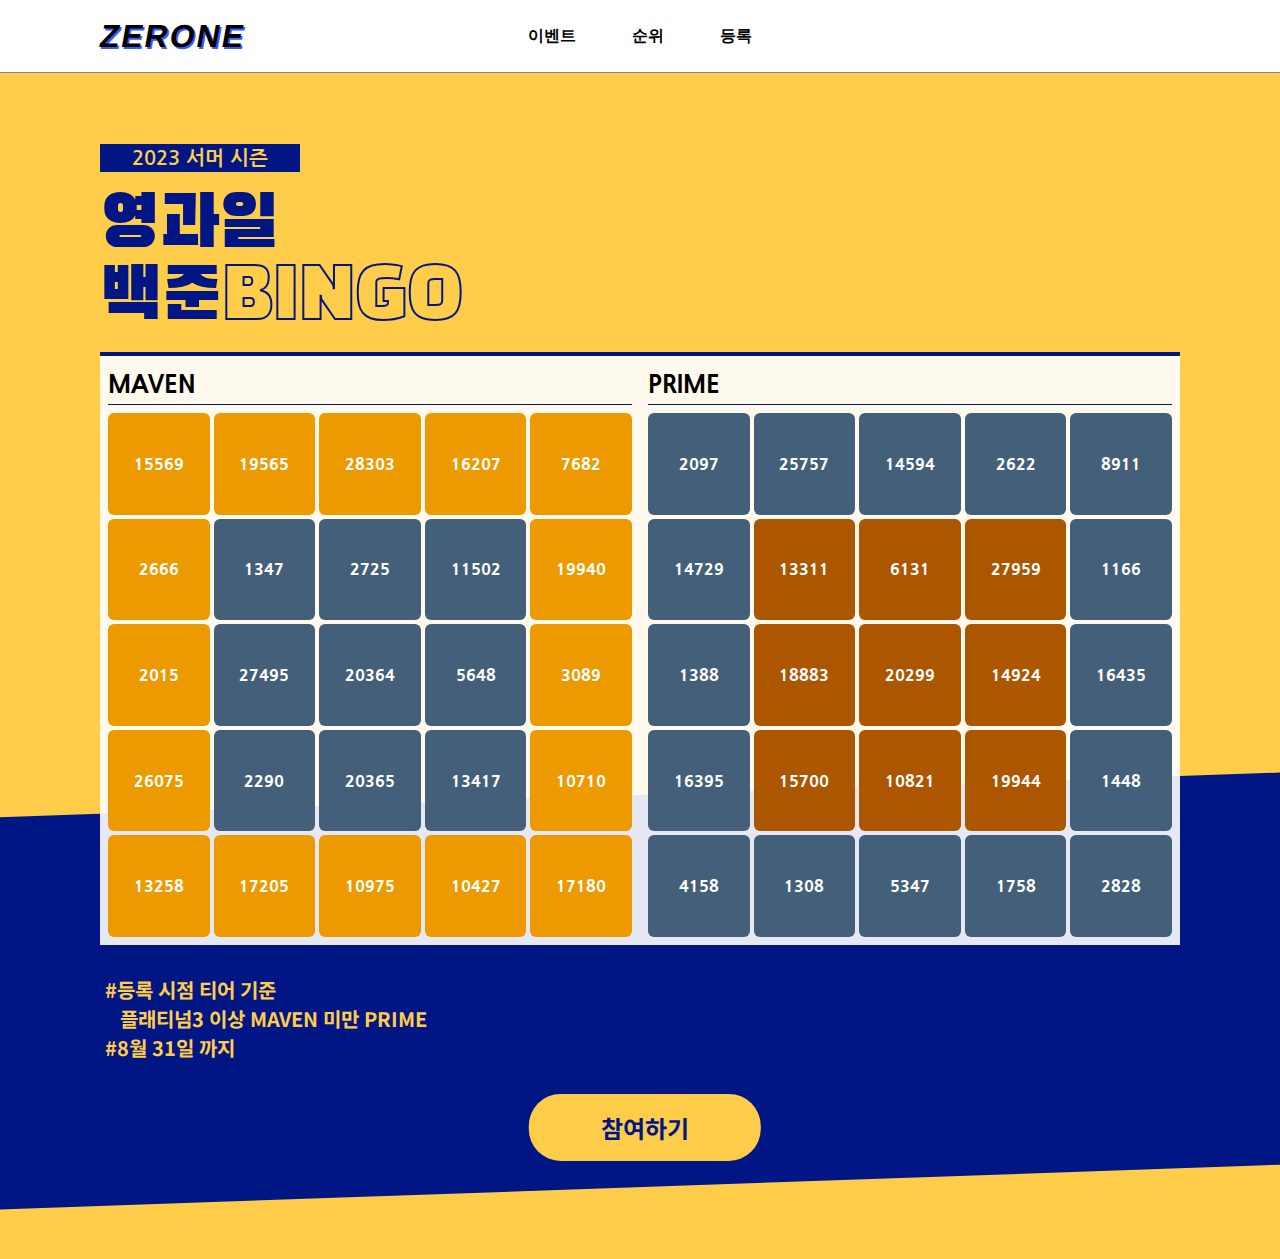
==== index.html @ 7af1b573 "Add files via upload" ====
<!doctype html><html lang="en"><head><meta charset="utf-8"/><link rel="icon" href="/favicon.ico"/><meta name="viewport" content="width=device-width,initial-scale=1"/><meta name="theme-color" content="#000000"/><meta name="description" content="Web site created using create-react-app"/><link rel="apple-touch-icon" href="/logo192.png"/><link rel="manifest" href="/manifest.json"/><title>ZERONE</title><script defer="defer" src="/static/js/main.b5201d1c.js"></script><link href="/static/css/main.626c7b3f.css" rel="stylesheet"></head><body><noscript>You need to enable JavaScript to run this app.</noscript><div id="root"></div></body></html>
---- static/css/main.626c7b3f.css ----
@import url(https://fonts.googleapis.com/css2?family=Black+Han+Sans&family=Nanum+Gothic:wght@400;700;800&family=Noto+Sans+KR:wght@400;500;700;900&display=swap);:root{--colorBg1:#888;--colorBg2:#323232;--colorBg3:#1877f2;--color1:#888;--color2:#eee}body{-webkit-font-smoothing:antialiased;-moz-osx-font-smoothing:grayscale;font-family:Nanum Gothic,sans-serif;margin:0}code{font-family:source-code-pro,Menlo,Monaco,Consolas,Courier New,monospace}a{color:#000;text-decoration:none}.flex{display:flex}#content{display:flex;justify-content:center;overflow:hidden;width:100%}#content #page{flex-direction:column;margin:72px 8px;max-width:1080px}#content #page,header{align-items:center;display:flex;width:100%}header{background-color:#fff;border-bottom:1px solid var(--colorBg1);font-family:Apple SD Gothic Neo,Malgun Gothic,맑은 고딕,sans-serif;height:72px;justify-content:center;position:fixed;top:0;z-index:1000}header a{color:#000;text-decoration:none}header .wrap-header{align-items:center;display:flex;height:100%;justify-content:center;margin:0 8px;max-width:1080px;position:relative;width:100%}header .wrap-header h1{left:0;letter-spacing:2px;margin:0;padding:0;position:absolute;text-shadow:2px 2px 0 #3a5bff;-webkit-transform:skew(-10deg);transform:skew(-10deg)}header .wrap-header nav,header .wrap-header nav ul{align-items:center;display:flex;height:100%}header .wrap-header nav ul{align-content:center;list-style:none;margin:0;padding:0}header .wrap-header nav ul li{align-items:center;display:flex;font-weight:700}header .wrap-header nav ul li a{color:#000;line-height:72px;padding:0 28px;text-decoration:none}@media(max-width:700px){header{height:auto}header .wrap-header{flex-direction:column}header .wrap-header h1{position:static}header .wrap-header nav>ul>li>a{line-height:normal;padding:8px 28px}}.event-header{margin-top:72px;width:100%}.event-header .event-season{background-color:#001685;color:#ffcd4a;display:inline-block;font-size:20px;font-weight:700;padding:4px 32px}.event-header .event-name{font-family:Black Han Sans,sans-serif;font-size:72px;line-height:72px;margin:18px 0}.event-header .event-name .bingo-font{-webkit-text-stroke:2px #001685;color:#ffcd4a}.event-header .blue{color:#001685}.event-notice-wrap{align-items:center;background-color:#001685;color:#ffcd4a;display:flex;flex-direction:column;font-family:Noto Sans KR,sans-serif;font-size:20px;font-weight:700;margin-top:-150px;overflow:hidden;padding-bottom:18px;padding-top:180px;-webkit-transform:rotate(-2deg);transform:rotate(-2deg);width:120vw}.event-notice-wrap .event-notice{margin-left:8px;max-width:1080px;-webkit-transform:rotate(2deg);transform:rotate(2deg);width:100vw}.event-notice-wrap .event-register{background-color:#ffcd4a;border-radius:32px;color:#001685;display:inline-block;font-size:24px;margin-bottom:8px;margin-top:32px;padding:16px 72px;-webkit-transform:rotate(2deg);transform:rotate(2deg)}.search-wrap{align-items:center;display:flex;margin-top:72px;position:relative;width:100%}.search-wrap input{background-color:var(--color1);border:0;border-radius:16px;font-size:16px;height:30px;outline:0;padding:2px 12px;text-align:center;width:300px}.search-wrap .search-icon{background-color:#000;height:20px;position:absolute;right:16px;width:20px}.bingo-overall{background-color:hsla(0,0%,100%,.9);border-top:4px solid #001685;display:inline-grid;gap:16px;grid-template-columns:repeat(auto-fit,minmax(300px,1fr));padding:8px;width:calc(100% - 16px);z-index:100}.bingo-overall,.bingo-wrap{align-items:center;justify-content:center;min-width:300px}.bingo-wrap{display:flex;flex-direction:column;width:100%}.bingo-wrap .bingo-title{border-bottom:1px solid #001685;font-size:24px;font-weight:800;height:40px;line-height:40px;margin-bottom:8px;width:100%}.bingo-wrap .bingo-table{grid-gap:4px;align-items:center;display:grid;gap:4px;grid-template-columns:repeat(5,1fr);justify-content:center;min-width:300px;text-align:center;width:100%}.bingo-wrap .bingo-table .bingo-block{height:0;padding-top:100%;position:relative;width:100%}.bingo-wrap .bingo-table .bingo-block a{display:flex;height:100%;left:0;position:absolute;top:0;width:100%}.bingo-wrap .bingo-table .bingo-block a div{align-items:center;background-color:#333;border-radius:6px;display:flex;height:100%;justify-content:center;width:100%}.bingo-wrap .bingo-table .bingo-block a div p{color:#fff;font-weight:800;margin:0}.bingo-wrap .bingo-table .bingo-block .gold{background-color:#ec9a00}.bingo-wrap .bingo-table .bingo-block .silver{background-color:#435f7a}.bingo-wrap .bingo-table .bingo-block .bronze{background-color:#ad5600}.bingo-wrap .bingo-table .bingo-block .clear:after,.bingo-wrap .bingo-table .bingo-block .clear:before{background:red;border-radius:4px;content:"";height:2px;left:50%;position:absolute;top:50%;width:120%}.bingo-wrap .bingo-table .bingo-block .clear:before{-webkit-transform:translate(-50%,-50%) rotate(-45deg);transform:translate(-50%,-50%) rotate(-45deg)}.bingo-wrap .bingo-table .bingo-block .clear:after{-webkit-transform:translate(-50%,-50%) rotate(45deg);transform:translate(-50%,-50%) rotate(45deg)}.rank-updated{align-self:flex-end;margin-top:72px}.rank-option{align-items:center;border-bottom:1px solid #ccc;display:flex;justify-content:space-between;padding-bottom:12px;width:100%}.rank-option .search-user{align-items:center;display:flex;margin:4px 0;position:relative}.rank-option .search-user input{background-color:var(--color2);border:0;border-radius:16px;font-size:16px;height:30px;outline:0;padding:2px 12px;width:200px}.rank-option .search-user .search-icon{cursor:pointer;height:20px;position:absolute;right:16px;width:20px}.rank-option .rank-filter{align-items:center;display:flex;list-style:none;margin:4px 0;padding:0}.rank-option .rank-filter li{background-color:var(--color2);border-radius:4px;cursor:pointer;font-weight:700;margin-left:8px;padding:2px 8px}.rank-option .rank-filter .maven{background-color:#e6be11;color:#fff}.rank-option .rank-filter .prime{background-color:#1877f2;color:#fff}.rank-list{margin-top:8px}.rank-list,.rank-list .rank-item{align-items:center;display:flex;flex-direction:column;width:100%}.rank-list .rank-item{background-color:var(--color2);border-radius:8px;justify-content:center;margin:8px 0;padding:8px 0}.rank-list .rank-item .item-header{align-items:center;display:flex;flex-wrap:wrap;font-weight:700;justify-content:space-between;margin:12px 0;position:relative;width:100%}.rank-list .rank-item .item-header .user-profile{align-items:center;display:flex}.rank-list .rank-item .item-header .user-profile .user-rank{background-color:#323232;border-radius:6px;color:#fff;font-size:14px;font-weight:800;margin:0 16px;padding:4px 0;text-align:center;width:40px}.rank-list .rank-item .item-header .user-profile .user-tier{height:18px;margin-right:4px;width:18px}.rank-list .rank-item .item-header .user-profile .user-name{font-size:16px;min-width:150px}.rank-list .rank-item .item-header .item-recap{align-items:center;display:flex;width:340px}.rank-list .rank-item .item-header .item-recap :first-child{margin-left:16px;text-align:center;width:80px}.rank-list .rank-item .item-header .item-recap div{text-align:right;width:60px}.rank-list .rank-item .item-header .item-recap .sector{border-radius:4px;font-weight:700;padding:2px 0}.rank-list .rank-item .item-header .item-recap .maven{background-color:#e6be11;color:#fff}.rank-list .rank-item .item-header .item-recap .prime{background-color:#1877f2;color:#fff}.rank-list .rank-item .item-header .item-detail{cursor:pointer;height:32px;position:absolute;right:16px;width:32px}.rank-list .rank-item .bingo-view{align-items:center;border-top:1px solid #000;display:flex;justify-content:center;margin-top:8px;padding-top:8px;width:calc(100% - 32px)}.rank-list .rank-item .bingo-view .bingo-table{grid-gap:4px;align-items:center;display:grid;gap:4px;grid-template-columns:repeat(5,60px);justify-content:center;text-align:center}.rank-list .rank-item .bingo-view .bingo-table div{background-color:#bbb;border-radius:6px;color:#fff;font-weight:700;height:100%;line-height:60px;position:relative;width:100%}.rank-list .rank-item .bingo-view .bingo-table .gold{background-color:#ec9a00}.rank-list .rank-item .bingo-view .bingo-table .silver{background-color:#435f7a}.rank-list .rank-item .bingo-view .bingo-table .bronze{background-color:#ad5600}.rank-list .rank-item .bingo-view .bingo-table .clear:after,.rank-list .rank-item .bingo-view .bingo-table .clear:before{background:#ff5f5f;border-radius:4px;content:"";height:3px;left:50%;position:absolute;top:50%;width:90%}.rank-list .rank-item .bingo-view .bingo-table .clear:before{-webkit-transform:translate(-50%,-50%) rotate(-45deg);transform:translate(-50%,-50%) rotate(-45deg)}.rank-list .rank-item .bingo-view .bingo-table .clear:after{-webkit-transform:translate(-50%,-50%) rotate(45deg);transform:translate(-50%,-50%) rotate(45deg)}@media(max-width:700px){.rank-option{align-items:flex-end;flex-direction:column;margin-top:18px}.rank-option .search-user{align-self:center}.rank-option .rank-filter{margin-top:8px}.item-header>.item-recap{margin-top:6px}}.step1{display:flex;flex-direction:column;margin-top:72px;max-width:95vw;width:480px}.step1 .description{font-size:20px;font-weight:600;margin-bottom:8px}.step1 .description p{font-size:16px;font-weight:400;margin:4px 0}.step1 .login-example{border-left:2px solid #000;font-size:14px;padding-left:8px}.step1 .login-example p{margin:4px 0}.step1 .google-login{align-items:center;align-self:center;border:1px solid var(--color2);border-radius:12px;color:#000;cursor:pointer;display:flex;font-weight:700;height:40px;justify-content:center;margin-top:32px;padding:8px 0;position:relative;width:100%}.step1 .google-login img{height:48px;left:16px;position:absolute;width:48px}.step2{display:flex;flex-direction:column;margin-top:72px;max-width:95vw;width:480px}.step2 .description{font-size:20px;font-weight:600;margin-bottom:8px}.step2 .description p{font-size:16px;font-weight:400;margin:4px 0}.step2 .description img{margin-top:16px;width:150px}.step2 .description a{color:#06f;text-decoration:underline}.step2 input{background-color:var(--color2);border:0;font-size:14px;margin-top:8px;outline:0;padding:8px 0}.step2 .register-btn,.step2 input{border-radius:12px;text-align:center}.step2 .register-btn{background-color:#1877f2;color:#fff;cursor:pointer;font-weight:700;margin-top:24px;padding:12px 0}.step-title{border-bottom:1px solid #ccc;font-size:20px;font-weight:600;margin-bottom:8px;padding-bottom:8px;text-align:center}@media(max-width:700px){.step1,.step2{margin-top:36px}}.policy{align-self:flex-start;color:#06f;font-size:14px;margin-top:16px;text-decoration:underline}
/*# sourceMappingURL=main.626c7b3f.css.map*/
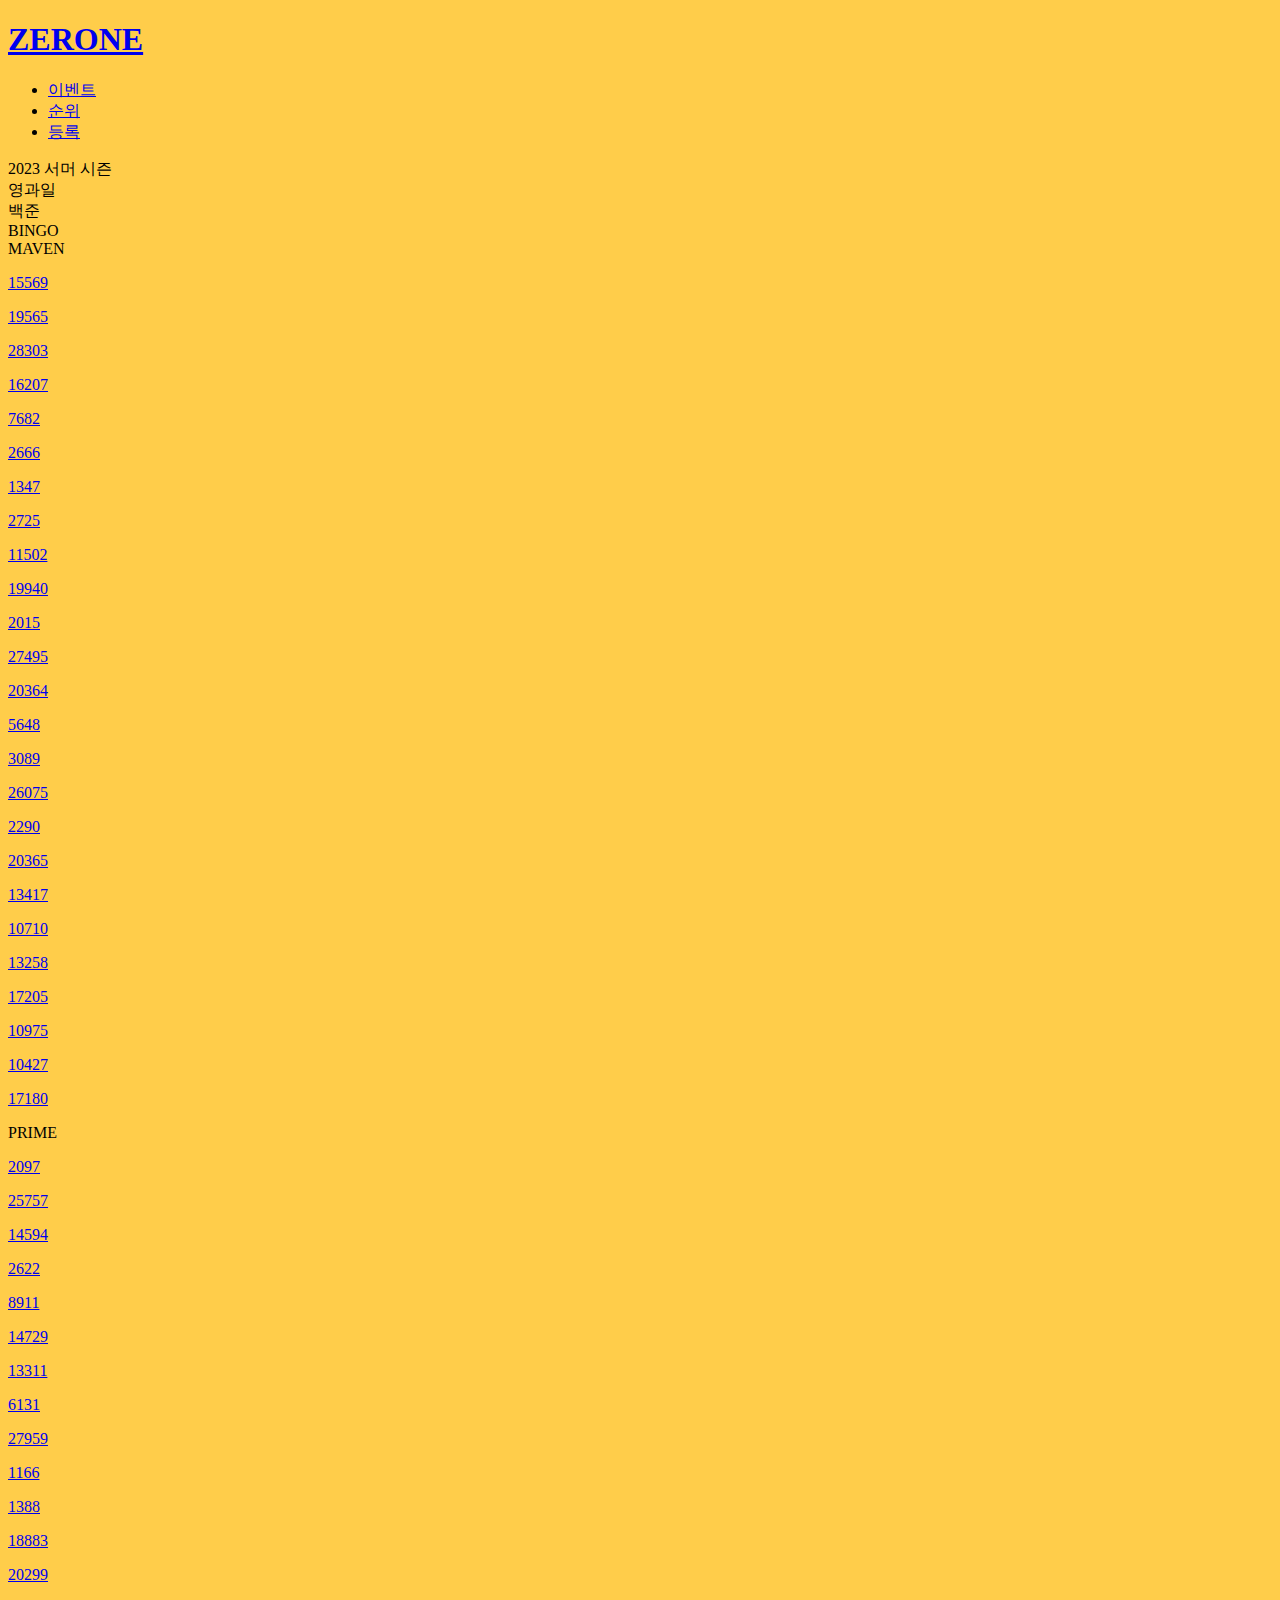
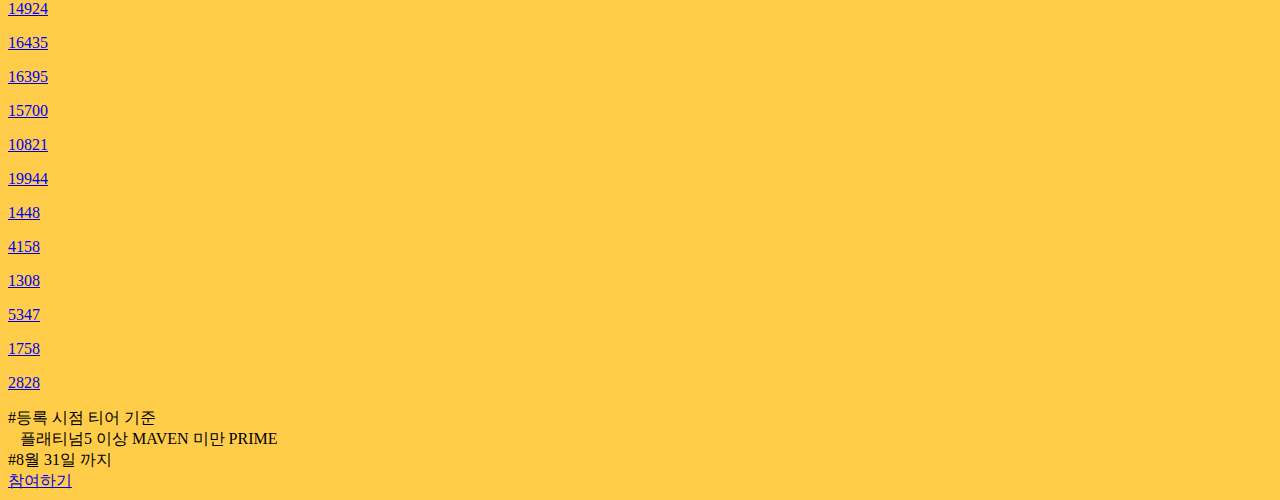
==== commit 43a55164: "Add files via upload" ====
--- a/index.html
+++ b/index.html
@@ -1 +1 @@
-<!doctype html><html lang="en"><head><meta charset="utf-8"/><link rel="icon" href="/favicon.ico"/><meta name="viewport" content="width=device-width,initial-scale=1"/><meta name="theme-color" content="#000000"/><meta name="description" content="Web site created using create-react-app"/><link rel="apple-touch-icon" href="/logo192.png"/><link rel="manifest" href="/manifest.json"/><title>ZERONE</title><script defer="defer" src="/static/js/main.b5201d1c.js"></script><link href="/static/css/main.626c7b3f.css" rel="stylesheet"></head><body><noscript>You need to enable JavaScript to run this app.</noscript><div id="root"></div></body></html>+<!doctype html><html lang="en"><head><meta charset="utf-8"/><link rel="icon" href="/favicon.ico"/><meta name="viewport" content="width=device-width,initial-scale=1"/><meta name="theme-color" content="#000000"/><meta name="description" content="Web site created using create-react-app"/><link rel="apple-touch-icon" href="/logo192.png"/><link rel="manifest" href="/manifest.json"/><title>ZERONE</title><script defer="defer" src="/static/js/main.91977ab3.js"></script><link href="/static/css/main.2b749766.css" rel="stylesheet"></head><body><noscript>You need to enable JavaScript to run this app.</noscript><div id="root"></div></body></html>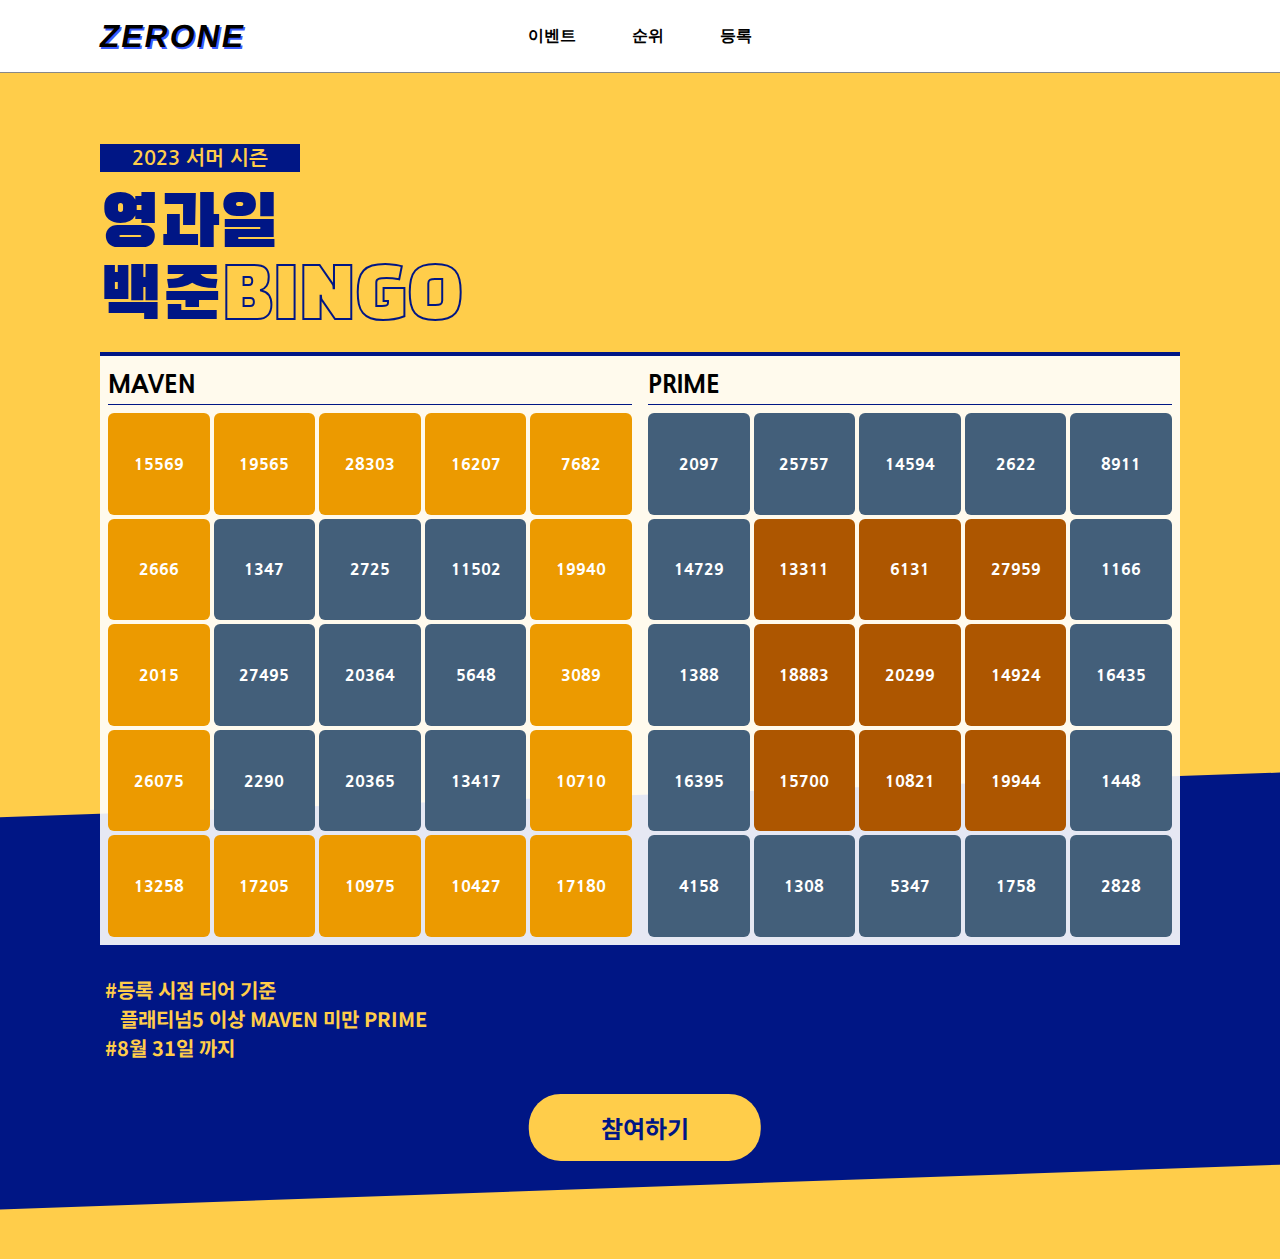
==== commit 0404cf3e: "Add files via upload" ====
--- a/index.html
+++ b/index.html
@@ -1 +1 @@
-<!doctype html><html lang="en"><head><meta charset="utf-8"/><link rel="icon" href="/favicon.ico"/><meta name="viewport" content="width=device-width,initial-scale=1"/><meta name="theme-color" content="#000000"/><meta name="description" content="Web site created using create-react-app"/><link rel="apple-touch-icon" href="/logo192.png"/><link rel="manifest" href="/manifest.json"/><title>ZERONE</title><script defer="defer" src="/static/js/main.91977ab3.js"></script><link href="/static/css/main.2b749766.css" rel="stylesheet"></head><body><noscript>You need to enable JavaScript to run this app.</noscript><div id="root"></div></body></html>+<!doctype html><html lang="en"><head><meta charset="utf-8"/><link rel="icon" href="/favicon.ico"/><meta name="viewport" content="width=device-width,initial-scale=1"/><meta name="theme-color" content="#000000"/><meta name="description" content="Web site created using create-react-app"/><link rel="apple-touch-icon" href="/logo192.png"/><link rel="manifest" href="/manifest.json"/><title>ZERONE</title><script defer="defer" src="/static/js/main.be54fa8c.js"></script><link href="/static/css/main.8477c8ef.css" rel="stylesheet"></head><body><noscript>You need to enable JavaScript to run this app.</noscript><div id="root"></div></body></html>--- a/static/css/main.8477c8ef.css
+++ b/static/css/main.8477c8ef.css
@@ -0,0 +1,2 @@
+@import url(https://fonts.googleapis.com/css2?family=Black+Han+Sans&family=Nanum+Gothic:wght@400;700;800&family=Noto+Sans+KR:wght@400;500;700;900&display=swap);:root{--colorBg1:#888;--colorBg2:#323232;--colorBg3:#1877f2;--color1:#888;--color2:#eee}body{-webkit-font-smoothing:antialiased;-moz-osx-font-smoothing:grayscale;font-family:Nanum Gothic,sans-serif;margin:0}code{font-family:source-code-pro,Menlo,Monaco,Consolas,Courier New,monospace}a{color:#000;text-decoration:none}.flex{display:flex}#content{display:flex;justify-content:center;overflow:hidden;width:100%}#content #page{flex-direction:column;margin:72px 8px;max-width:1080px}#content #page,header{align-items:center;display:flex;width:100%}header{background-color:#fff;border-bottom:1px solid var(--colorBg1);font-family:Apple SD Gothic Neo,Malgun Gothic,맑은 고딕,sans-serif;height:72px;justify-content:center;position:fixed;top:0;z-index:1000}header a{color:#000;text-decoration:none}header .wrap-header{align-items:center;display:flex;height:100%;justify-content:center;margin:0 8px;max-width:1080px;position:relative;width:100%}header .wrap-header h1{left:0;letter-spacing:2px;margin:0;padding:0;position:absolute;text-shadow:2px 2px 0 #3a5bff;-webkit-transform:skew(-10deg);transform:skew(-10deg)}header .wrap-header nav,header .wrap-header nav ul{align-items:center;display:flex;height:100%}header .wrap-header nav ul{align-content:center;color:#000;list-style:none;margin:0;padding:0}header .wrap-header nav ul li{align-items:center;display:flex;font-weight:700}header .wrap-header nav ul li a{line-height:72px;padding:0 28px;text-decoration:none}@media(max-width:700px){header{height:auto}header .wrap-header{flex-direction:column}header .wrap-header h1{position:static}header .wrap-header nav>ul>li>a{line-height:normal;padding:8px 28px}}@media(min-width:701px){nav>ul:hover a{color:var(--color1);transition:all .2s ease-out}nav>ul:hover a:hover{background-color:var(--color2);color:#000}}.event-header{margin-top:72px;width:100%}.event-header .event-season{background-color:#001685;color:#ffcd4a;display:inline-block;font-size:20px;font-weight:700;padding:4px 32px}.event-header .event-name{font-family:Black Han Sans,sans-serif;font-size:72px;line-height:72px;margin:18px 0}.event-header .event-name .bingo-font{-webkit-text-stroke:2px #001685;color:#ffcd4a}.event-header .blue{color:#001685}.event-notice-wrap{align-items:center;background-color:#001685;color:#ffcd4a;display:flex;flex-direction:column;font-family:Noto Sans KR,sans-serif;font-size:20px;font-weight:700;margin-top:-150px;overflow:hidden;padding-bottom:18px;padding-top:180px;-webkit-transform:rotate(-2deg);transform:rotate(-2deg);width:120vw}.event-notice-wrap .event-notice{margin-left:8px;max-width:1080px;-webkit-transform:rotate(2deg);transform:rotate(2deg);width:100vw}.event-notice-wrap .event-register{background-color:#ffcd4a;border-radius:32px;color:#001685;display:inline-block;font-size:24px;margin-bottom:8px;margin-top:32px;padding:16px 72px;-webkit-transform:rotate(2deg);transform:rotate(2deg)}.event-notice-wrap .event-register:hover{background-color:hsla(0,0%,100%,.9);transition:all .3s ease-out}.search-wrap{align-items:center;display:flex;margin-top:72px;position:relative;width:100%}.search-wrap input{background-color:var(--color1);border:0;border-radius:16px;font-size:16px;height:30px;outline:0;padding:2px 12px;text-align:center;width:300px}.search-wrap .search-icon{background-color:#000;height:20px;position:absolute;right:16px;width:20px}.bingo-overall{background-color:hsla(0,0%,100%,.9);border-top:4px solid #001685;display:inline-grid;gap:16px;grid-template-columns:repeat(auto-fit,minmax(300px,1fr));padding:8px;width:calc(100% - 16px);z-index:100}.bingo-overall,.bingo-wrap{align-items:center;justify-content:center;min-width:300px}.bingo-wrap{display:flex;flex-direction:column;width:100%}.bingo-wrap .bingo-title{border-bottom:1px solid #001685;font-size:24px;font-weight:800;height:40px;line-height:40px;margin-bottom:8px;width:100%}.bingo-wrap .bingo-table{grid-gap:4px;align-items:center;display:grid;gap:4px;grid-template-columns:repeat(5,1fr);justify-content:center;min-width:300px;text-align:center;width:100%}.bingo-wrap .bingo-table .bingo-block{height:0;overflow:hidden;padding-top:100%;position:relative;width:100%}.bingo-wrap .bingo-table .bingo-block a{display:flex;height:100%;left:0;position:absolute;top:0;width:100%}.bingo-wrap .bingo-table .bingo-block a div{align-items:center;background-color:#333;border-radius:6px;display:flex;height:100%;justify-content:center;width:100%}.bingo-wrap .bingo-table .bingo-block a div p{color:#fff;font-weight:800;margin:0}.bingo-wrap .bingo-table .bingo-block a div.gold{background-color:#ec9a00}.bingo-wrap .bingo-table .bingo-block a div.silver{background-color:#435f7a}.bingo-wrap .bingo-table .bingo-block a div.bronze{background-color:#ad5600}.bingo-wrap .bingo-table .bingo-block :before{background-image:linear-gradient(45deg,hsla(0,0%,100%,0),hsla(0,0%,100%,.2),hsla(0,0%,100%,0));bottom:0;content:"";height:100%;left:auto;position:absolute;right:150%;top:0;-webkit-transform:skew(-45deg);transform:skew(-45deg);width:10%;z-index:10}.bingo-wrap .bingo-table .bingo-block:hover :before{right:-160%;transition:all .4s ease-out;width:100%}.rank-updated{align-self:flex-end;font-size:14px;margin-top:72px}.rank-option{align-items:center;border-bottom:1px solid #ccc;display:flex;justify-content:space-between;padding-bottom:12px;width:100%}.rank-option .search-user{align-items:center;display:flex;margin:4px 0;position:relative}.rank-option .search-user input{background-color:var(--color2);border:0;border-radius:16px;font-size:16px;height:30px;outline:0;padding:2px 12px;width:200px}.rank-option .search-user .search-icon{cursor:pointer;height:20px;position:absolute;right:16px;width:20px}.rank-option .rank-filter{align-items:center;display:flex;list-style:none;margin:4px 0;padding:0}.rank-option .rank-filter li{background-color:var(--color2);border-radius:4px;cursor:pointer;font-weight:700;margin-left:8px;padding:2px 8px}.rank-option .rank-filter li:hover{background-color:var(--color1);color:#fff;transition:all .2s ease-out}.rank-option .rank-filter .maven{background-color:#e6be11;color:#fff}.rank-option .rank-filter .maven:hover{background-color:#b1930d}.rank-option .rank-filter .prime{background-color:#1877f2;color:#fff}.rank-option .rank-filter .prime:hover{background-color:#115ab9}.rank-list{margin-top:8px}.rank-list,.rank-list .rank-item{align-items:center;display:flex;flex-direction:column;width:100%}.rank-list .rank-item{background-color:var(--color2);border-radius:8px;justify-content:center;margin:8px 0;padding:8px 0}.rank-list .rank-item .item-header{align-items:center;display:flex;flex-wrap:wrap;font-weight:700;justify-content:space-between;margin:12px 0;position:relative;width:100%}.rank-list .rank-item .item-header .user-profile{align-items:center;display:flex}.rank-list .rank-item .item-header .user-profile .user-rank{background-color:#323232;border-radius:6px;color:#fff;font-size:14px;font-weight:800;margin:0 16px;padding:4px 0;text-align:center;width:40px}.rank-list .rank-item .item-header .user-profile .user-tier{height:18px;margin-right:4px;width:18px}.rank-list .rank-item .item-header .user-profile .user-name{font-size:16px;min-width:150px}.rank-list .rank-item .item-header .item-recap{align-items:center;display:flex;width:340px}.rank-list .rank-item .item-header .item-recap :first-child{margin-left:16px;text-align:center;width:80px}.rank-list .rank-item .item-header .item-recap div{text-align:right;width:60px}.rank-list .rank-item .item-header .item-recap .sector{border-radius:4px;font-weight:700;padding:2px 0}.rank-list .rank-item .item-header .item-recap .maven{background-color:#e6be11;color:#fff}.rank-list .rank-item .item-header .item-recap .prime{background-color:#1877f2;color:#fff}.rank-list .rank-item .item-header .item-detail{cursor:pointer;height:32px;position:absolute;right:16px;width:32px}.rank-list .rank-item .bingo-view{align-items:center;border-top:1px solid #000;display:flex;justify-content:center;margin-top:8px;padding-top:8px;width:calc(100% - 32px)}.rank-list .rank-item .bingo-view .bingo-table{grid-gap:4px;align-items:center;display:grid;gap:4px;grid-template-columns:repeat(5,60px);justify-content:center;text-align:center}.rank-list .rank-item .bingo-view .bingo-table .bingo-block{height:0;overflow:hidden;padding-top:100%;position:relative;width:100%}.rank-list .rank-item .bingo-view .bingo-table .bingo-block a{display:flex;height:100%;left:0;position:absolute;top:0;width:100%}.rank-list .rank-item .bingo-view .bingo-table .bingo-block a div{align-items:center;background-color:#333;border-radius:6px;color:#fff;display:flex;font-weight:700;height:100%;justify-content:center;width:100%}.rank-list .rank-item .bingo-view .bingo-table .bingo-block a div p{color:#fff;font-weight:800;margin:0}.rank-list .rank-item .bingo-view .bingo-table .bingo-block a div.gold{background-color:#ec9a00}.rank-list .rank-item .bingo-view .bingo-table .bingo-block a div.silver{background-color:#435f7a}.rank-list .rank-item .bingo-view .bingo-table .bingo-block a div.bronze{background-color:#ad5600}.rank-list .rank-item .bingo-view .bingo-table .bingo-block :before{background-image:linear-gradient(45deg,hsla(0,0%,100%,0),hsla(0,0%,100%,.25),hsla(0,0%,100%,0));bottom:0;content:"";height:100%;left:auto;position:absolute;right:150%;top:0;-webkit-transform:skew(-45deg);transform:skew(-45deg);width:10%;z-index:10}.rank-list .rank-item .bingo-view .bingo-table .bingo-block:hover :before{right:-160%;transition:all .4s ease-out;width:100%}.rank-list .rank-item .bingo-view .bingo-table .bingo-block .clear:after,.rank-list .rank-item .bingo-view .bingo-table .bingo-block .clear:before{background:#ff5f5f;border-radius:4px;content:"";height:3px;left:50%;position:absolute;top:50%;width:90%}.rank-list .rank-item .bingo-view .bingo-table .bingo-block .clear:before{-webkit-transform:translate(-50%,-50%) rotate(-45deg);transform:translate(-50%,-50%) rotate(-45deg)}.rank-list .rank-item .bingo-view .bingo-table .bingo-block .clear:after{-webkit-transform:translate(-50%,-50%) rotate(45deg);transform:translate(-50%,-50%) rotate(45deg)}@media(max-width:700px){.rank-updated{margin-top:36px}.rank-option{align-items:flex-end;flex-direction:column;margin-top:px}.rank-option .search-user{align-self:center}.rank-option .rank-filter{margin-top:8px}.item-header>.item-recap{margin-top:6px}}.step1{display:flex;flex-direction:column;margin-top:72px;max-width:95vw;width:480px}.step1 .description{font-size:20px;font-weight:600;margin-bottom:8px}.step1 .description p{font-size:16px;font-weight:400;margin:4px 0}.step1 .login-example{border-left:2px solid #000;font-size:14px;padding-left:8px}.step1 .login-example p{margin:4px 0}.step1 .google-login{align-items:center;align-self:center;border:1px solid var(--color2);border-radius:12px;color:#000;cursor:pointer;display:flex;font-weight:700;height:40px;justify-content:center;margin-top:32px;padding:8px 0;position:relative;width:100%}.step1 .google-login img{height:48px;left:16px;position:absolute;width:48px}.step2{display:flex;flex-direction:column;margin-top:72px;max-width:95vw;width:480px}.step2 .description{font-size:20px;font-weight:600;margin-bottom:8px}.step2 .description p{font-size:16px;font-weight:400;margin:4px 0}.step2 .description img{margin-top:16px;width:150px}.step2 .description a{color:#06f;text-decoration:underline}.step2 input{background-color:var(--color2);border:0;font-size:14px;margin-top:8px;outline:0;padding:8px 0}.step2 .register-btn,.step2 input{border-radius:12px;text-align:center}.step2 .register-btn{background-color:#1877f2;color:#fff;cursor:pointer;font-weight:700;margin-top:24px;padding:12px 0}.step-title{border-bottom:1px solid #ccc;font-size:20px;font-weight:600;margin-bottom:8px;padding-bottom:8px;text-align:center}@media(max-width:700px){.step1,.step2{margin-top:36px}}.policy{align-self:flex-start;color:#06f;font-size:14px;margin-top:16px;text-decoration:underline}
+/*# sourceMappingURL=main.8477c8ef.css.map*/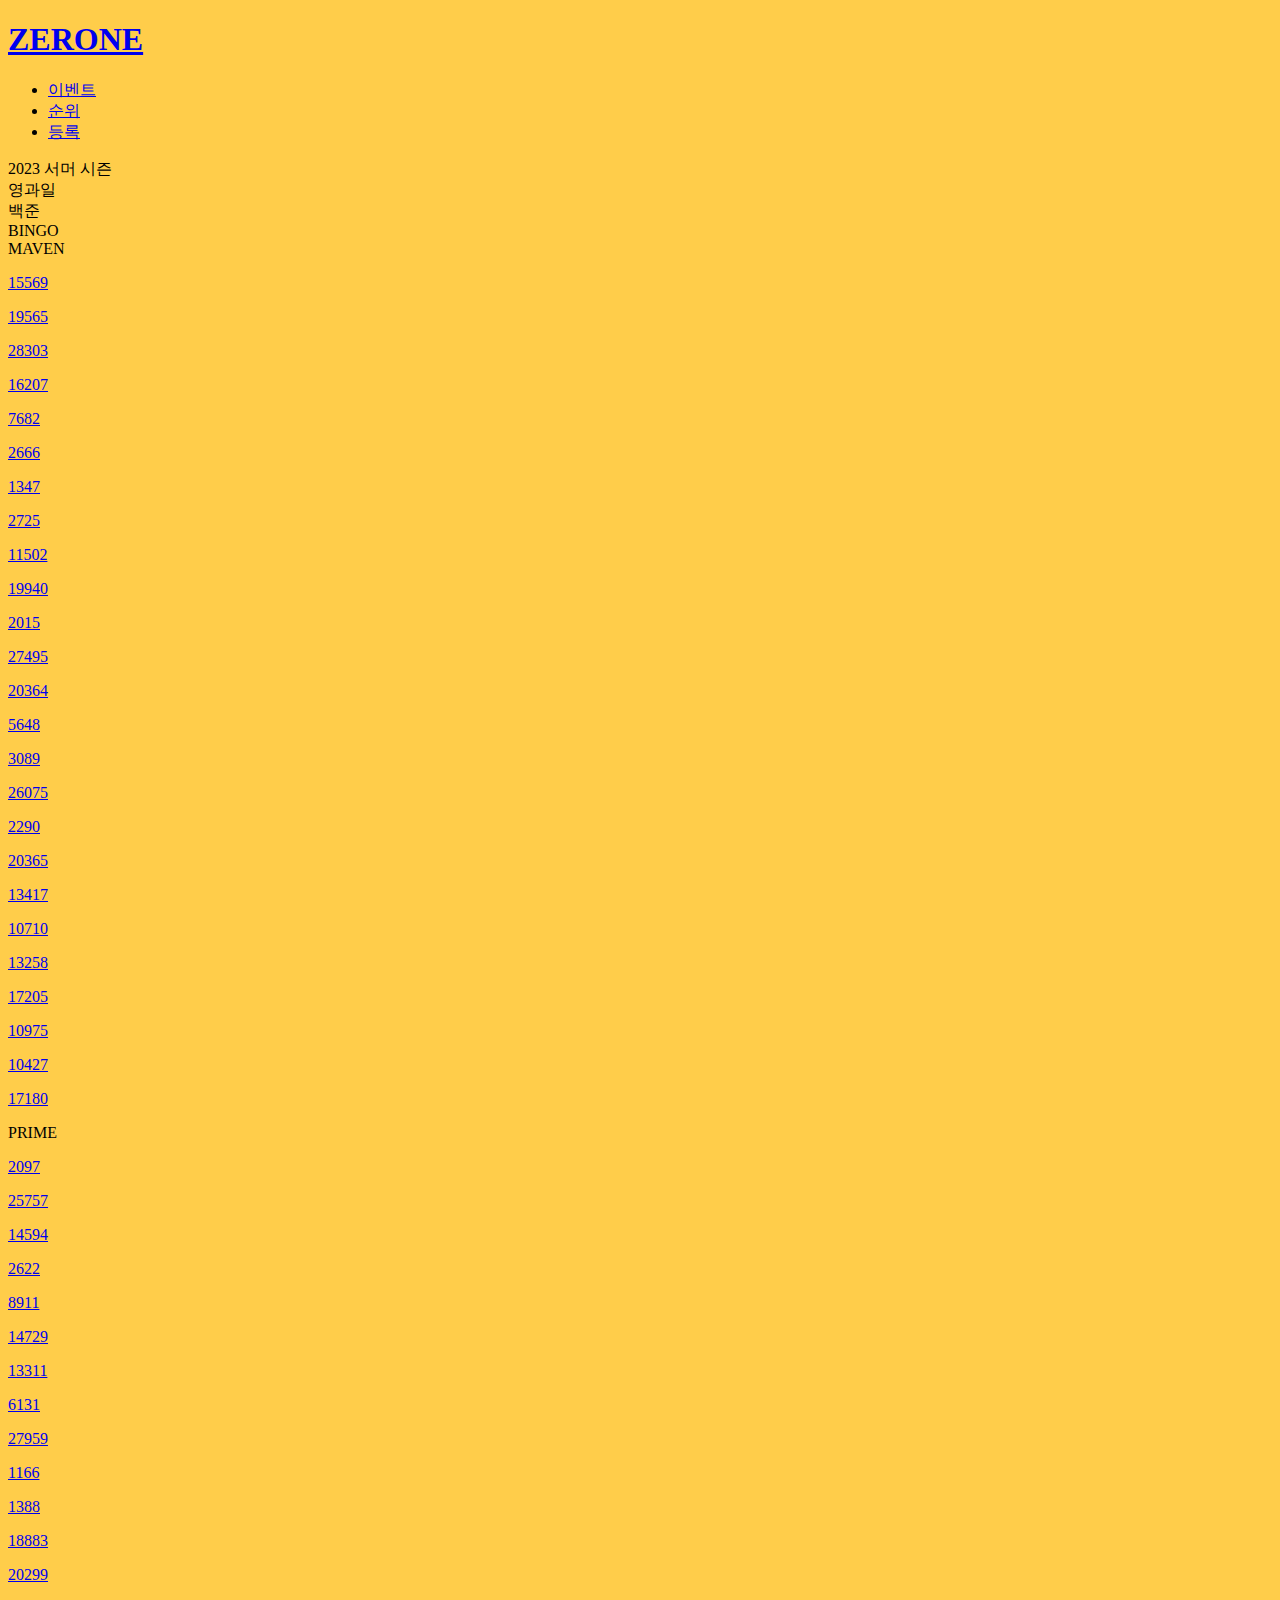
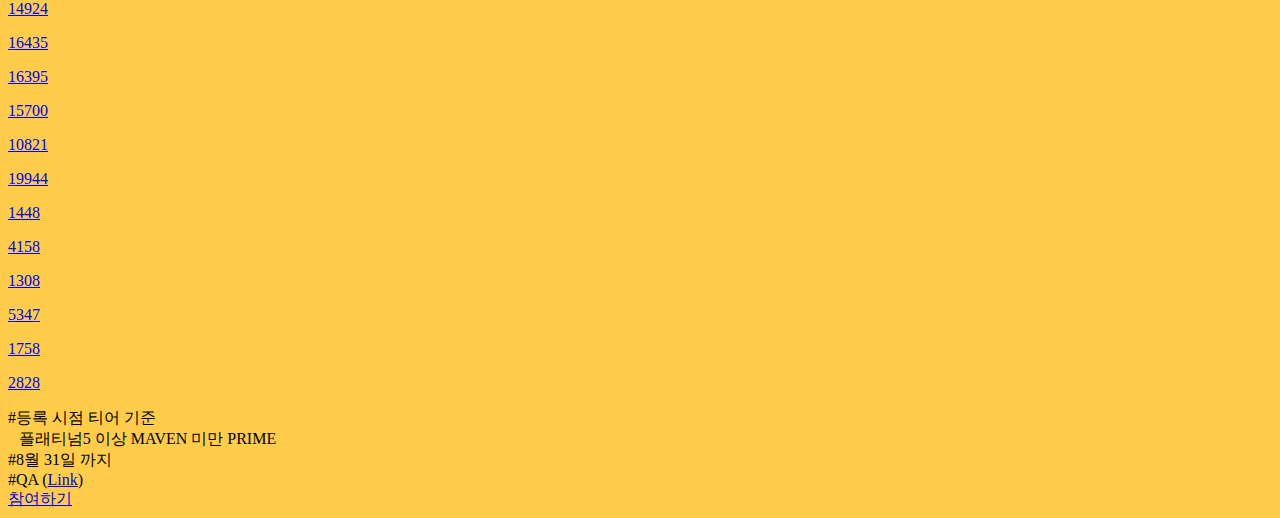
==== commit f46b4606: "부문별 순위 보기 업데이트" ====
--- a/index.html
+++ b/index.html
@@ -1 +1 @@
-<!doctype html><html lang="en"><head><meta charset="utf-8"/><link rel="icon" href="/favicon.ico"/><meta name="viewport" content="width=device-width,initial-scale=1"/><meta name="theme-color" content="#000000"/><meta name="description" content="Web site created using create-react-app"/><link rel="apple-touch-icon" href="/logo192.png"/><link rel="manifest" href="/manifest.json"/><title>ZERONE</title><script defer="defer" src="/static/js/main.be54fa8c.js"></script><link href="/static/css/main.8477c8ef.css" rel="stylesheet"></head><body><noscript>You need to enable JavaScript to run this app.</noscript><div id="root"></div></body></html>+<!doctype html><html lang="ko"><head><meta charset="utf-8"/><link rel="icon" href="/favicon.ico"/><meta name="viewport" content="width=device-width,initial-scale=1"/><meta name="theme-color" content="#FFFFFF"/><meta name="description" content="Web site created using create-react-app"/><link rel="apple-touch-icon" href="/logo192.png"/><link rel="manifest" href="/manifest.json"/><title>ZERONE</title><script defer="defer" src="/static/js/main.9a2d53d7.js"></script><link href="/static/css/main.b9d73b0c.css" rel="stylesheet"></head><body><noscript>You need to enable JavaScript to run this app.</noscript><div id="root"></div></body></html>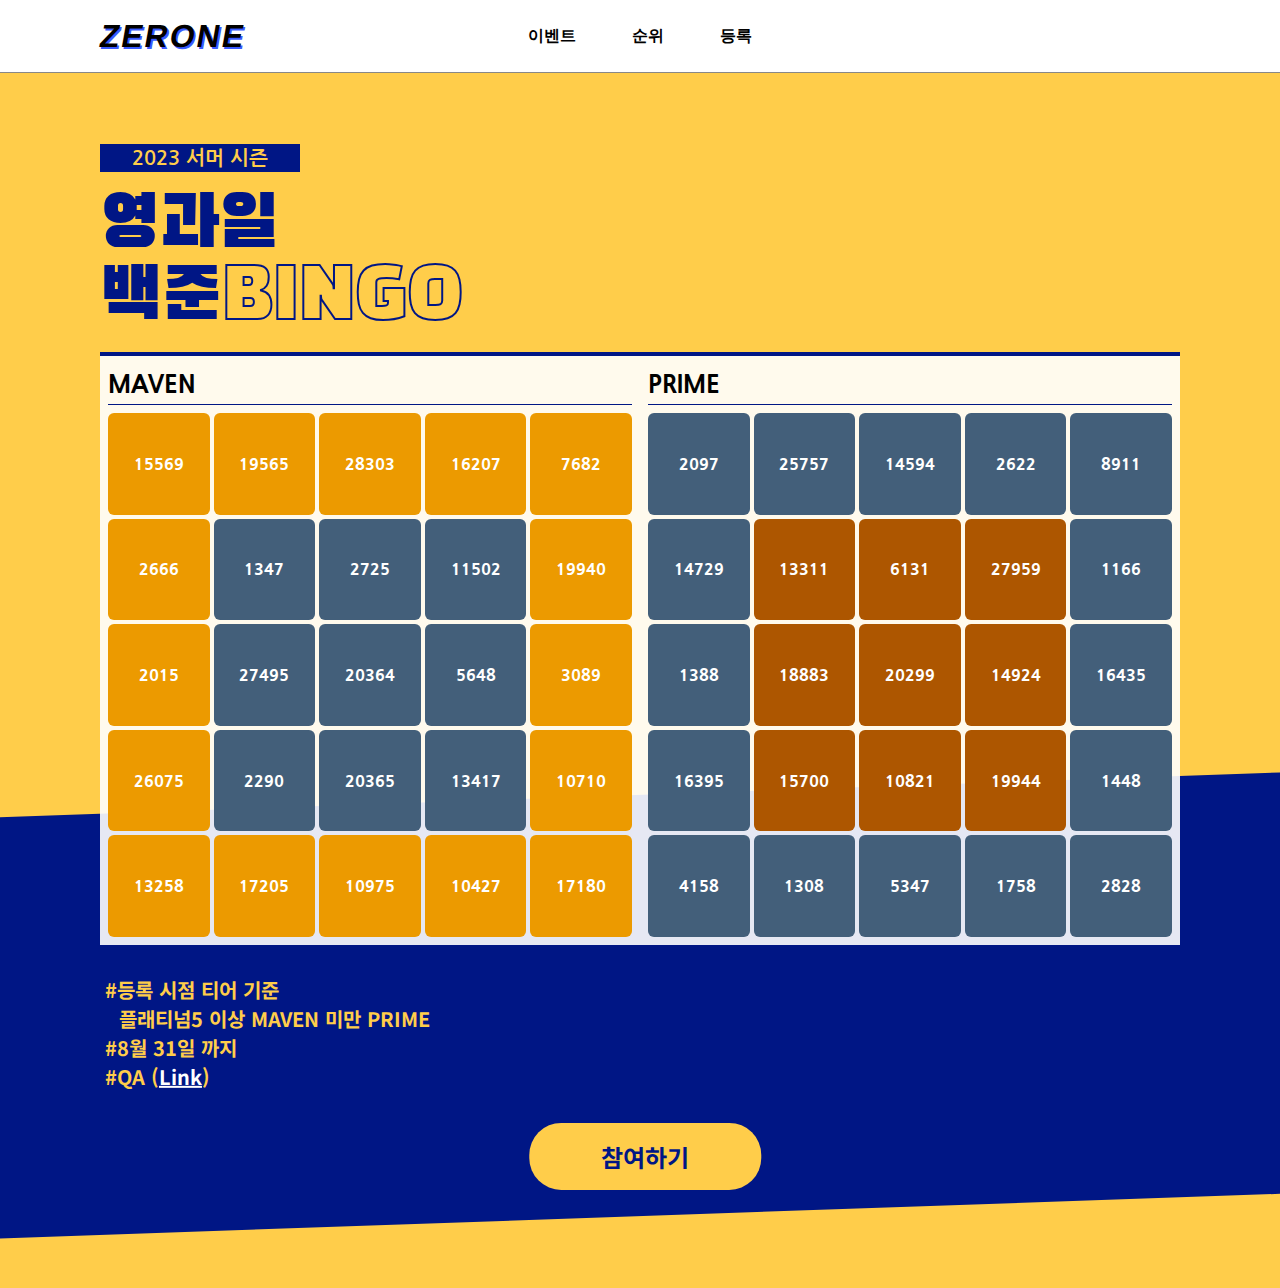
==== commit bc2f9cf1: "ADD: all bingo animation" ====
--- a/index.html
+++ b/index.html
@@ -1 +1 @@
-<!doctype html><html lang="ko"><head><meta charset="utf-8"/><link rel="icon" href="/favicon.ico"/><meta name="viewport" content="width=device-width,initial-scale=1"/><meta name="theme-color" content="#FFFFFF"/><meta name="description" content="Web site created using create-react-app"/><link rel="apple-touch-icon" href="/logo192.png"/><link rel="manifest" href="/manifest.json"/><title>ZERONE</title><script defer="defer" src="/static/js/main.9a2d53d7.js"></script><link href="/static/css/main.b9d73b0c.css" rel="stylesheet"></head><body><noscript>You need to enable JavaScript to run this app.</noscript><div id="root"></div></body></html>+<!doctype html><html lang="ko"><head><meta charset="utf-8"/><link rel="icon" href="/favicon.ico"/><meta name="viewport" content="width=device-width,initial-scale=1"/><meta name="theme-color" content="#FFFFFF"/><meta name="description" content="Web site created using create-react-app"/><link rel="apple-touch-icon" href="/logo192.png"/><link rel="manifest" href="/manifest.json"/><title>ZERONE</title><script defer="defer" src="/static/js/main.61ef0312.js"></script><link href="/static/css/main.b59ce867.css" rel="stylesheet"></head><body><noscript>You need to enable JavaScript to run this app.</noscript><div id="root"></div></body></html>--- a/static/css/main.b59ce867.css
+++ b/static/css/main.b59ce867.css
@@ -0,0 +1,2 @@
+@import url(https://fonts.googleapis.com/css2?family=Black+Han+Sans&family=Nanum+Gothic:wght@400;700;800&family=Noto+Sans+KR:wght@400;500;700;900&display=swap);:root{--colorBg1:#888;--colorBg2:#323232;--colorBg3:#1877f2;--color1:#888;--color2:#eee}body{-webkit-font-smoothing:antialiased;-moz-osx-font-smoothing:grayscale;font-family:Nanum Gothic,sans-serif;margin:0}code{font-family:source-code-pro,Menlo,Monaco,Consolas,Courier New,monospace}a{color:#000;text-decoration:none}.flex{display:flex}#content{display:flex;justify-content:center;overflow:hidden;width:100%}#content #page{flex-direction:column;margin:72px 8px;max-width:1080px}#content #page,header{align-items:center;display:flex;width:100%}header{background-color:#fff;border-bottom:1px solid var(--colorBg1);font-family:Apple SD Gothic Neo,Malgun Gothic,맑은 고딕,sans-serif;height:72px;justify-content:center;position:fixed;top:0;z-index:1000}header a{color:#000;text-decoration:none}header .wrap-header{align-items:center;display:flex;height:100%;justify-content:center;margin:0 8px;max-width:1080px;position:relative;width:100%}header .wrap-header h1{left:0;letter-spacing:2px;margin:0;padding:0;position:absolute;text-shadow:2px 2px 0 #3a5bff;-webkit-transform:skew(-10deg);transform:skew(-10deg)}header .wrap-header nav,header .wrap-header nav ul{align-items:center;display:flex;height:100%}header .wrap-header nav ul{align-content:center;color:#000;list-style:none;margin:0;padding:0}header .wrap-header nav ul li{align-items:center;display:flex;font-weight:700}header .wrap-header nav ul li a{line-height:72px;padding:0 28px;text-decoration:none}@media(max-width:700px){header{height:auto}header .wrap-header{flex-direction:column}header .wrap-header h1{position:static}header .wrap-header nav>ul>li>a{line-height:normal;padding:8px 28px}}@media(min-width:701px){nav>ul:hover a{color:var(--color1);transition:all .2s ease-out}nav>ul:hover a:hover{background-color:var(--color2);color:#000}}.event-header{margin-top:72px;width:100%}.event-header .event-season{background-color:#001685;color:#ffcd4a;display:inline-block;font-size:20px;font-weight:700;padding:4px 32px}.event-header .event-name{font-family:Black Han Sans,sans-serif;font-size:72px;line-height:72px;margin:18px 0}.event-header .event-name .bingo-font{-webkit-text-stroke:2px #001685;color:#ffcd4a}.event-header .blue{color:#001685}.event-notice-wrap{align-items:center;background-color:#001685;color:#ffcd4a;display:flex;flex-direction:column;font-family:Noto Sans KR,sans-serif;font-size:20px;font-weight:700;margin-top:-150px;overflow:hidden;padding-bottom:18px;padding-top:180px;-webkit-transform:rotate(-2deg);transform:rotate(-2deg);width:120vw}.event-notice-wrap .event-notice{margin-left:8px;max-width:1080px;-webkit-transform:rotate(2deg);transform:rotate(2deg);width:100vw}.event-notice-wrap .event-notice a{color:#fff;text-decoration:underline}.event-notice-wrap .event-register{background-color:#ffcd4a;border-radius:32px;color:#001685;display:inline-block;font-size:24px;margin-bottom:8px;margin-top:32px;padding:16px 72px;-webkit-transform:rotate(2deg);transform:rotate(2deg)}.event-notice-wrap .event-register:hover{background-color:hsla(0,0%,100%,.9);transition:all .3s ease-out}.search-wrap{align-items:center;display:flex;margin-top:72px;position:relative;width:100%}.search-wrap input{background-color:var(--color1);border:0;border-radius:16px;font-size:16px;height:30px;outline:0;padding:2px 12px;text-align:center;width:300px}.search-wrap .search-icon{background-color:#000;height:20px;position:absolute;right:16px;width:20px}.bingo-overall{background-color:hsla(0,0%,100%,.9);border-top:4px solid #001685;display:inline-grid;gap:16px;grid-template-columns:repeat(auto-fit,minmax(300px,1fr));padding:8px;width:calc(100% - 16px);z-index:100}.bingo-overall,.bingo-wrap{align-items:center;justify-content:center;min-width:300px}.bingo-wrap{display:flex;flex-direction:column;width:100%}.bingo-wrap .bingo-title{border-bottom:1px solid #001685;font-size:24px;font-weight:800;height:40px;line-height:40px;margin-bottom:8px;width:100%}.bingo-wrap .bingo-table{grid-gap:4px;align-items:center;display:grid;gap:4px;grid-template-columns:repeat(5,1fr);justify-content:center;min-width:300px;text-align:center;width:100%}.bingo-wrap .bingo-table .bingo-block{height:0;overflow:hidden;padding-top:100%;position:relative;width:100%}.bingo-wrap .bingo-table .bingo-block a{display:flex;height:100%;left:0;position:absolute;top:0;width:100%}.bingo-wrap .bingo-table .bingo-block a div{align-items:center;background-color:#333;border-radius:6px;display:flex;height:100%;justify-content:center;width:100%}.bingo-wrap .bingo-table .bingo-block a div p{color:#fff;font-weight:800;margin:0}.bingo-wrap .bingo-table .bingo-block a div.gold{background-color:#ec9a00}.bingo-wrap .bingo-table .bingo-block a div.silver{background-color:#435f7a}.bingo-wrap .bingo-table .bingo-block a div.bronze{background-color:#ad5600}.bingo-wrap .bingo-table .bingo-block :before{background-image:linear-gradient(45deg,hsla(0,0%,100%,0),hsla(0,0%,100%,.2),hsla(0,0%,100%,0));bottom:0;content:"";height:100%;left:auto;position:absolute;right:150%;top:0;-webkit-transform:skew(-45deg);transform:skew(-45deg);width:10%;z-index:10}.bingo-wrap .bingo-table .bingo-block:hover :before{right:-160%;transition:all .4s ease-out;width:100%}.rank-updated{align-self:flex-end;font-size:14px;margin-top:72px}.rank-option{align-items:center;border-bottom:1px solid #ccc;display:flex;justify-content:space-between;padding-bottom:12px;width:100%}.rank-option .search-user{align-items:center;display:flex;margin:4px 0;position:relative}.rank-option .search-user input{background-color:var(--color2);border:0;border-radius:16px;font-size:16px;height:30px;outline:0;padding:2px 12px;width:200px}.rank-option .search-user .search-icon{cursor:pointer;height:20px;position:absolute;right:16px;width:20px}.rank-option .rank-filter{align-items:center;display:flex;list-style:none;margin:4px 0;padding:0}.rank-option .rank-filter li{background-color:var(--color2);border-radius:4px;cursor:pointer;font-weight:700;margin-left:8px;padding:2px 8px}.rank-option .rank-filter li:hover{background-color:var(--color1);color:#fff;transition:all .2s ease-out}.rank-option .rank-filter .maven{background-color:#e6be11;color:#fff}.rank-option .rank-filter .maven:hover{background-color:#b1930d}.rank-option .rank-filter .prime{background-color:#1877f2;color:#fff}.rank-option .rank-filter .prime:hover{background-color:#115ab9}.rank-list{margin-top:8px}.rank-list,.rank-list .rank-item{align-items:center;display:flex;flex-direction:column;width:100%}.rank-list .rank-item{background-color:var(--color2);border-radius:8px;justify-content:center;margin:8px 0;padding:8px 0}.rank-list .rank-item.all-bingo{--border-width:2px;border-radius:6px;margin:10px;padding:6px 0;position:relative;width:calc(100% - 4px)}.rank-list .rank-item.all-bingo:after{-webkit-animation:moveGradient 4s linear infinite;animation:moveGradient 4s linear infinite;background:linear-gradient(60deg,#5f86f2,#a65ff2,#f25fd0,#f25f61,#f2cb5f,#abf25f,#5ff281,#5ff2f0);background-position:0 50%;background-size:300% 300%;border-radius:8px;content:"";height:calc(100% + var(--border-width)*2);left:calc(var(--border-width)*-1);position:absolute;top:calc(var(--border-width)*-1);width:calc(100% + var(--border-width)*2);z-index:-1}@-webkit-keyframes moveGradient{50%{background-position:100% 50%}}@keyframes moveGradient{50%{background-position:100% 50%}}.rank-list .rank-item.all-bingo .item-header>.item-detail{right:14px}.rank-list .rank-item.all-bingo .item-header .user-profile{margin-left:-2px}.rank-list .rank-item.all-bingo .item-header .item-recap{width:338px}.rank-list .rank-item .item-header{align-items:center;display:flex;flex-wrap:wrap;font-weight:700;justify-content:space-between;margin:12px 0;position:relative;width:100%}.rank-list .rank-item .item-header .user-profile{align-items:center;display:flex}.rank-list .rank-item .item-header .user-profile .user-rank{background-color:#323232;border-radius:6px;color:#fff;font-size:14px;font-weight:800;margin:0 16px;padding:4px 0;text-align:center;width:40px}@-webkit-keyframes Gradient{0%{background-position:0 50%}50%{background-position:100% 50%}to{background-position:0 50%}}@keyframes Gradient{0%{background-position:0 50%}50%{background-position:100% 50%}to{background-position:0 50%}}.rank-list .rank-item .item-header .user-profile .user-rank.rank-ani-1{-webkit-animation:Gradient 3s linear infinite;animation:Gradient 3s linear infinite;background:linear-gradient(45deg,#66544f,#ff4f0a,#773dff,#4f0af0);background-size:400% 400%}.rank-list .rank-item .item-header .user-profile .user-rank.rank-ani-2{-webkit-animation:Gradient 3s linear infinite;animation:Gradient 3s linear infinite;background:linear-gradient(45deg,#afafaf,#494949,#23a6d5,#015a7a);background-size:400% 400%}.rank-list .rank-item .item-header .user-profile .user-rank.rank-ani-3{-webkit-animation:Gradient 3s linear infinite;animation:Gradient 3s linear infinite;background:linear-gradient(45deg,#cecece,#929292,#a8ac73,#7e833e);background-size:400% 400%}.rank-list .rank-item .item-header .user-profile .user-tier{height:18px;margin-right:4px;width:18px}.rank-list .rank-item .item-header .user-profile .user-name{font-size:16px;min-width:150px}.rank-list .rank-item .item-header .item-recap{align-items:center;display:flex;width:340px}.rank-list .rank-item .item-header .item-recap :first-child{margin-left:16px;text-align:center;width:80px}.rank-list .rank-item .item-header .item-recap div{text-align:right;width:60px}.rank-list .rank-item .item-header .item-recap .all-bingo-comment{text-align:center;width:180px}.rank-list .rank-item .item-header .item-recap .sector{border-radius:4px;font-weight:700;padding:2px 0}.rank-list .rank-item .item-header .item-recap .maven{background-color:#e6be11;color:#fff}.rank-list .rank-item .item-header .item-recap .prime{background-color:#1877f2;color:#fff}.rank-list .rank-item .item-header .item-detail{cursor:pointer;height:32px;position:absolute;right:16px;width:32px}.rank-list .rank-item .bingo-view{align-items:center;border-top:1px solid #000;display:flex;justify-content:center;margin-top:8px;padding-top:8px;width:calc(100% - 32px)}.rank-list .rank-item .bingo-view .bingo-table{grid-gap:4px;align-items:center;display:grid;gap:4px;grid-template-columns:repeat(5,60px);justify-content:center;text-align:center}.rank-list .rank-item .bingo-view .bingo-table .bingo-block{height:0;overflow:hidden;padding-top:100%;position:relative;width:100%}.rank-list .rank-item .bingo-view .bingo-table .bingo-block a{display:flex;height:100%;left:0;position:absolute;top:0;width:100%}.rank-list .rank-item .bingo-view .bingo-table .bingo-block a div{align-items:center;background-color:#333;border-radius:6px;color:#fff;display:flex;font-weight:700;height:100%;justify-content:center;width:100%}.rank-list .rank-item .bingo-view .bingo-table .bingo-block a div p{color:#fff;font-weight:800;margin:0}.rank-list .rank-item .bingo-view .bingo-table .bingo-block a div.gold{background-color:#ec9a00}.rank-list .rank-item .bingo-view .bingo-table .bingo-block a div.silver{background-color:#435f7a}.rank-list .rank-item .bingo-view .bingo-table .bingo-block a div.bronze{background-color:#ad5600}.rank-list .rank-item .bingo-view .bingo-table .bingo-block :before{background-image:linear-gradient(45deg,hsla(0,0%,100%,0),hsla(0,0%,100%,.25),hsla(0,0%,100%,0));bottom:0;content:"";height:100%;left:auto;position:absolute;right:150%;top:0;-webkit-transform:skew(-45deg);transform:skew(-45deg);width:10%;z-index:10}.rank-list .rank-item .bingo-view .bingo-table .bingo-block:hover :before{right:-160%;transition:all .4s ease-out;width:100%}.rank-list .rank-item .bingo-view .bingo-table .bingo-block .clear:after,.rank-list .rank-item .bingo-view .bingo-table .bingo-block .clear:before{background:#ff5f5f;border-radius:4px;content:"";height:3px;left:50%;position:absolute;top:50%;width:90%}.rank-list .rank-item .bingo-view .bingo-table .bingo-block .clear:before{-webkit-transform:translate(-50%,-50%) rotate(-45deg);transform:translate(-50%,-50%) rotate(-45deg)}.rank-list .rank-item .bingo-view .bingo-table .bingo-block .clear:after{-webkit-transform:translate(-50%,-50%) rotate(45deg);transform:translate(-50%,-50%) rotate(45deg)}@media(max-width:700px){.rank-updated{margin-top:36px}.rank-option{align-items:flex-end;flex-direction:column;margin-top:px}.rank-option .search-user{align-self:center}.rank-option .rank-filter{margin-top:8px}.item-header>.item-recap{margin-top:6px}}.step1{display:flex;flex-direction:column;margin-top:72px;max-width:95vw;width:480px}.step1 .description{font-size:20px;font-weight:600;margin-bottom:8px}.step1 .description p{font-size:16px;font-weight:400;margin:4px 0}.step1 .login-example{border-left:2px solid #000;font-size:14px;padding-left:8px}.step1 .login-example p{margin:4px 0}.step1 .google-login{align-items:center;align-self:center;border:1px solid var(--color2);border-radius:12px;color:#000;cursor:pointer;display:flex;font-weight:700;height:40px;justify-content:center;margin-top:32px;padding:8px 0;position:relative;width:100%}.step1 .google-login img{height:48px;left:16px;position:absolute;width:48px}.step2{display:flex;flex-direction:column;margin-top:72px;max-width:95vw;width:480px}.step2 .description{font-size:20px;font-weight:600;margin-bottom:8px}.step2 .description p{font-size:16px;font-weight:400;margin:4px 0}.step2 .description img{margin-top:16px;width:150px}.step2 .description a{color:#06f;text-decoration:underline}.step2 input{background-color:var(--color2);border:0;font-size:14px;margin-top:8px;outline:0;padding:8px 0}.step2 .register-btn,.step2 input{border-radius:12px;text-align:center}.step2 .register-btn{background-color:#1877f2;color:#fff;cursor:pointer;font-weight:700;margin-top:24px;padding:12px 0}.step-title{border-bottom:1px solid #ccc;font-size:20px;font-weight:600;margin-bottom:8px;padding-bottom:8px;text-align:center}@media(max-width:700px){.step1,.step2{margin-top:36px}}.policy{align-self:flex-start;color:#06f;font-size:14px;margin-top:16px;text-decoration:underline}
+/*# sourceMappingURL=main.b59ce867.css.map*/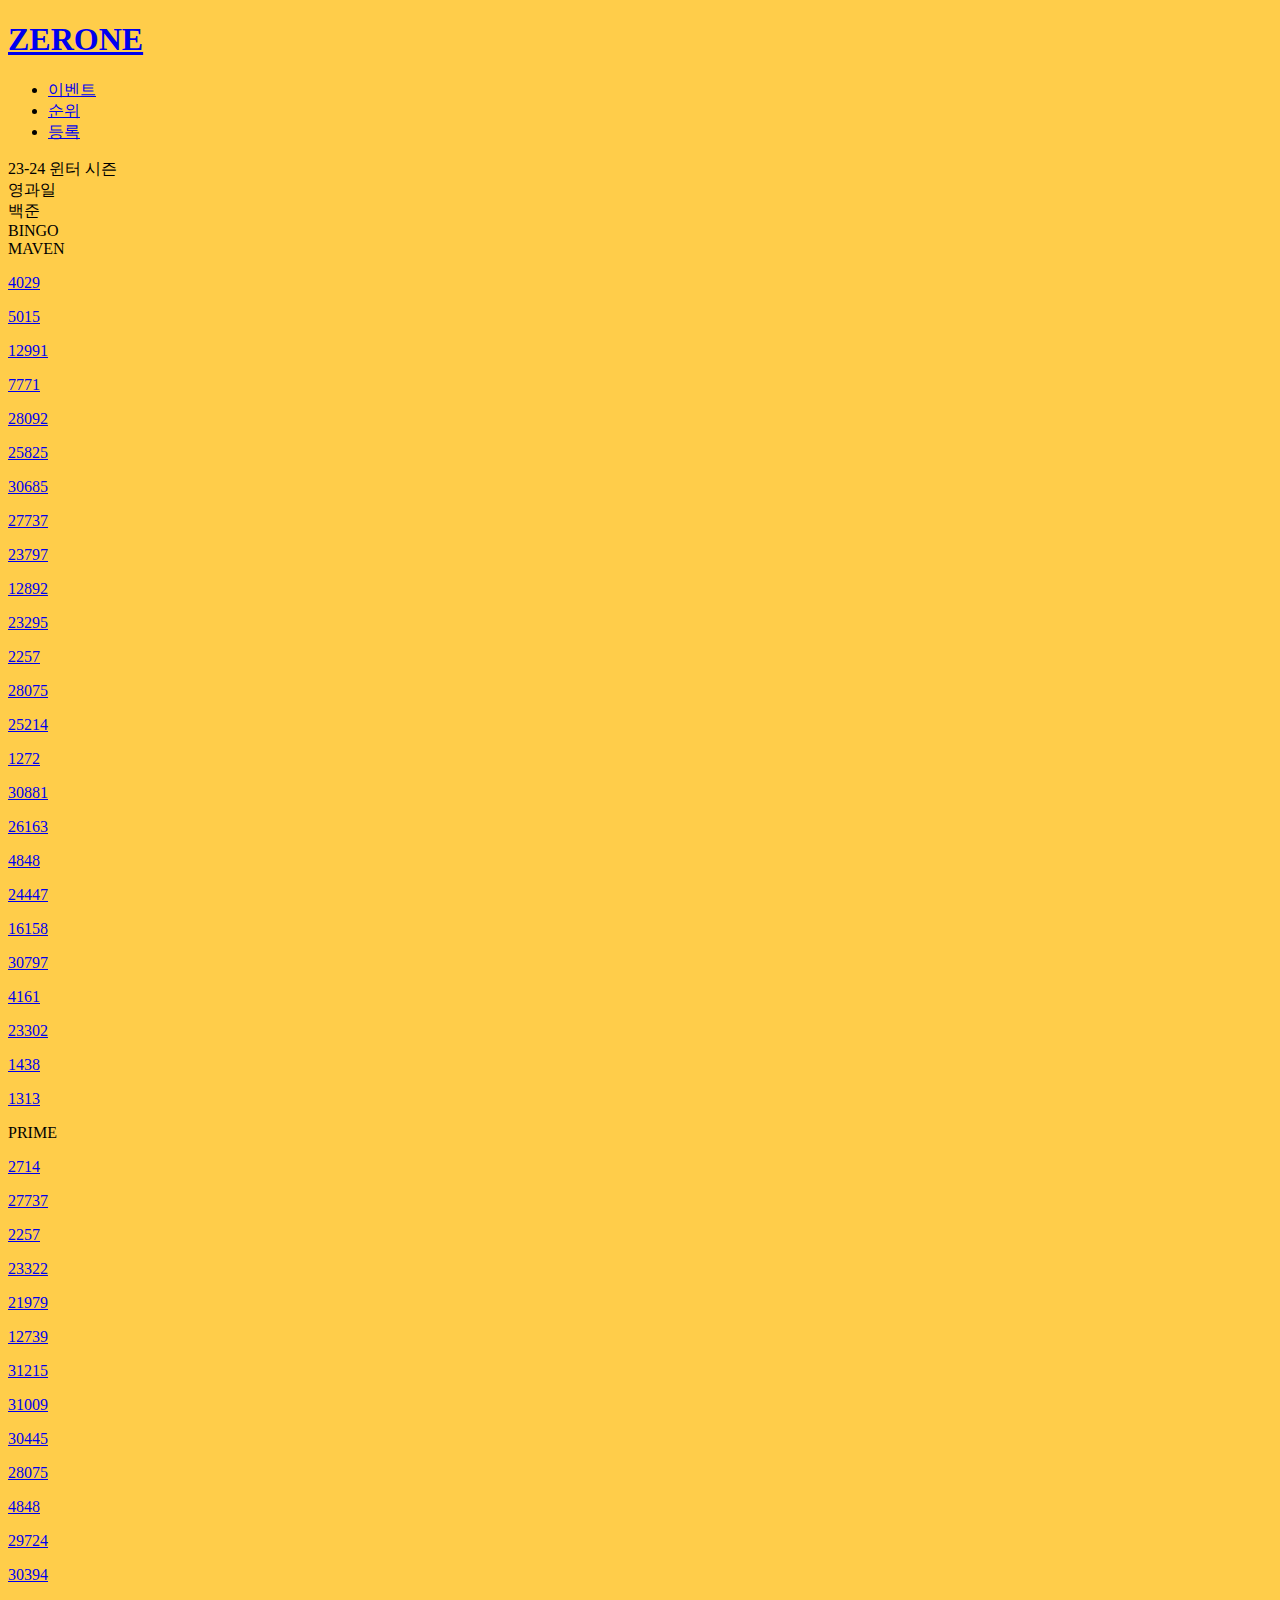
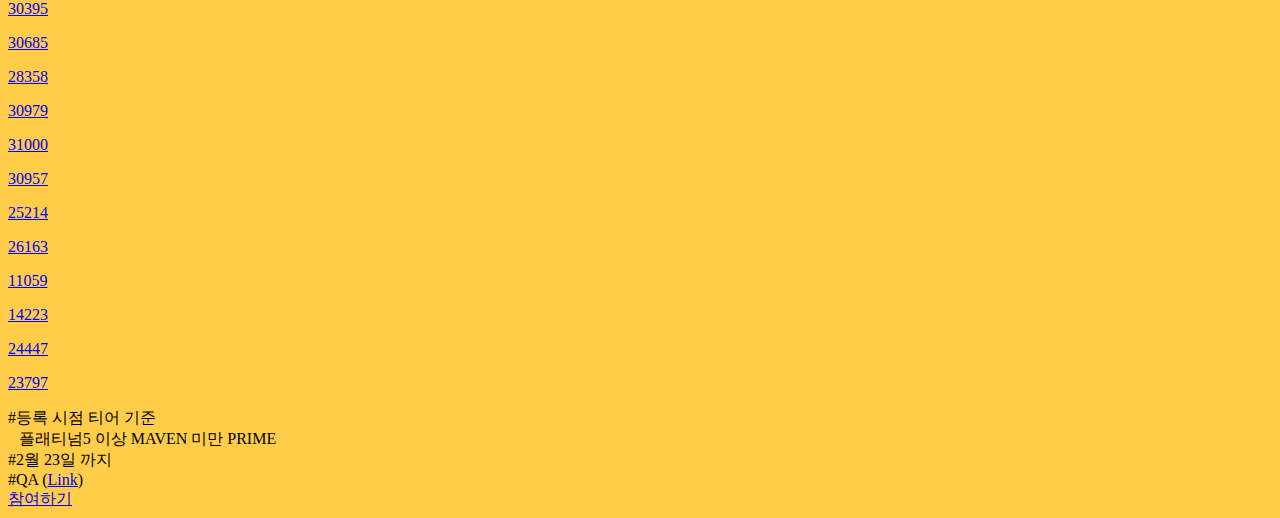
==== commit 92e6f691: "Add files via upload" ====
--- a/index.html
+++ b/index.html
@@ -1 +1 @@
-<!doctype html><html lang="ko"><head><meta charset="utf-8"/><link rel="icon" href="/favicon.ico"/><meta name="viewport" content="width=device-width,initial-scale=1"/><meta name="theme-color" content="#FFFFFF"/><meta name="description" content="Web site created using create-react-app"/><link rel="apple-touch-icon" href="/logo192.png"/><link rel="manifest" href="/manifest.json"/><title>ZERONE</title><script defer="defer" src="/static/js/main.61ef0312.js"></script><link href="/static/css/main.b59ce867.css" rel="stylesheet"></head><body><noscript>You need to enable JavaScript to run this app.</noscript><div id="root"></div></body></html>+<!doctype html><html lang="ko"><head><meta charset="utf-8"/><link rel="icon" href="/favicon.ico"/><meta name="viewport" content="width=device-width,initial-scale=1"/><meta name="theme-color" content="#FFFFFF"/><meta name="description" content="Web site created using create-react-app"/><link rel="apple-touch-icon" href="/logo192.png"/><link rel="manifest" href="/manifest.json"/><title>ZERONE</title><script defer="defer" src="/static/js/main.63ed558d.js"></script><link href="/static/css/main.ae388a5a.css" rel="stylesheet"></head><body><noscript>You need to enable JavaScript to run this app.</noscript><div id="root"></div></body></html>